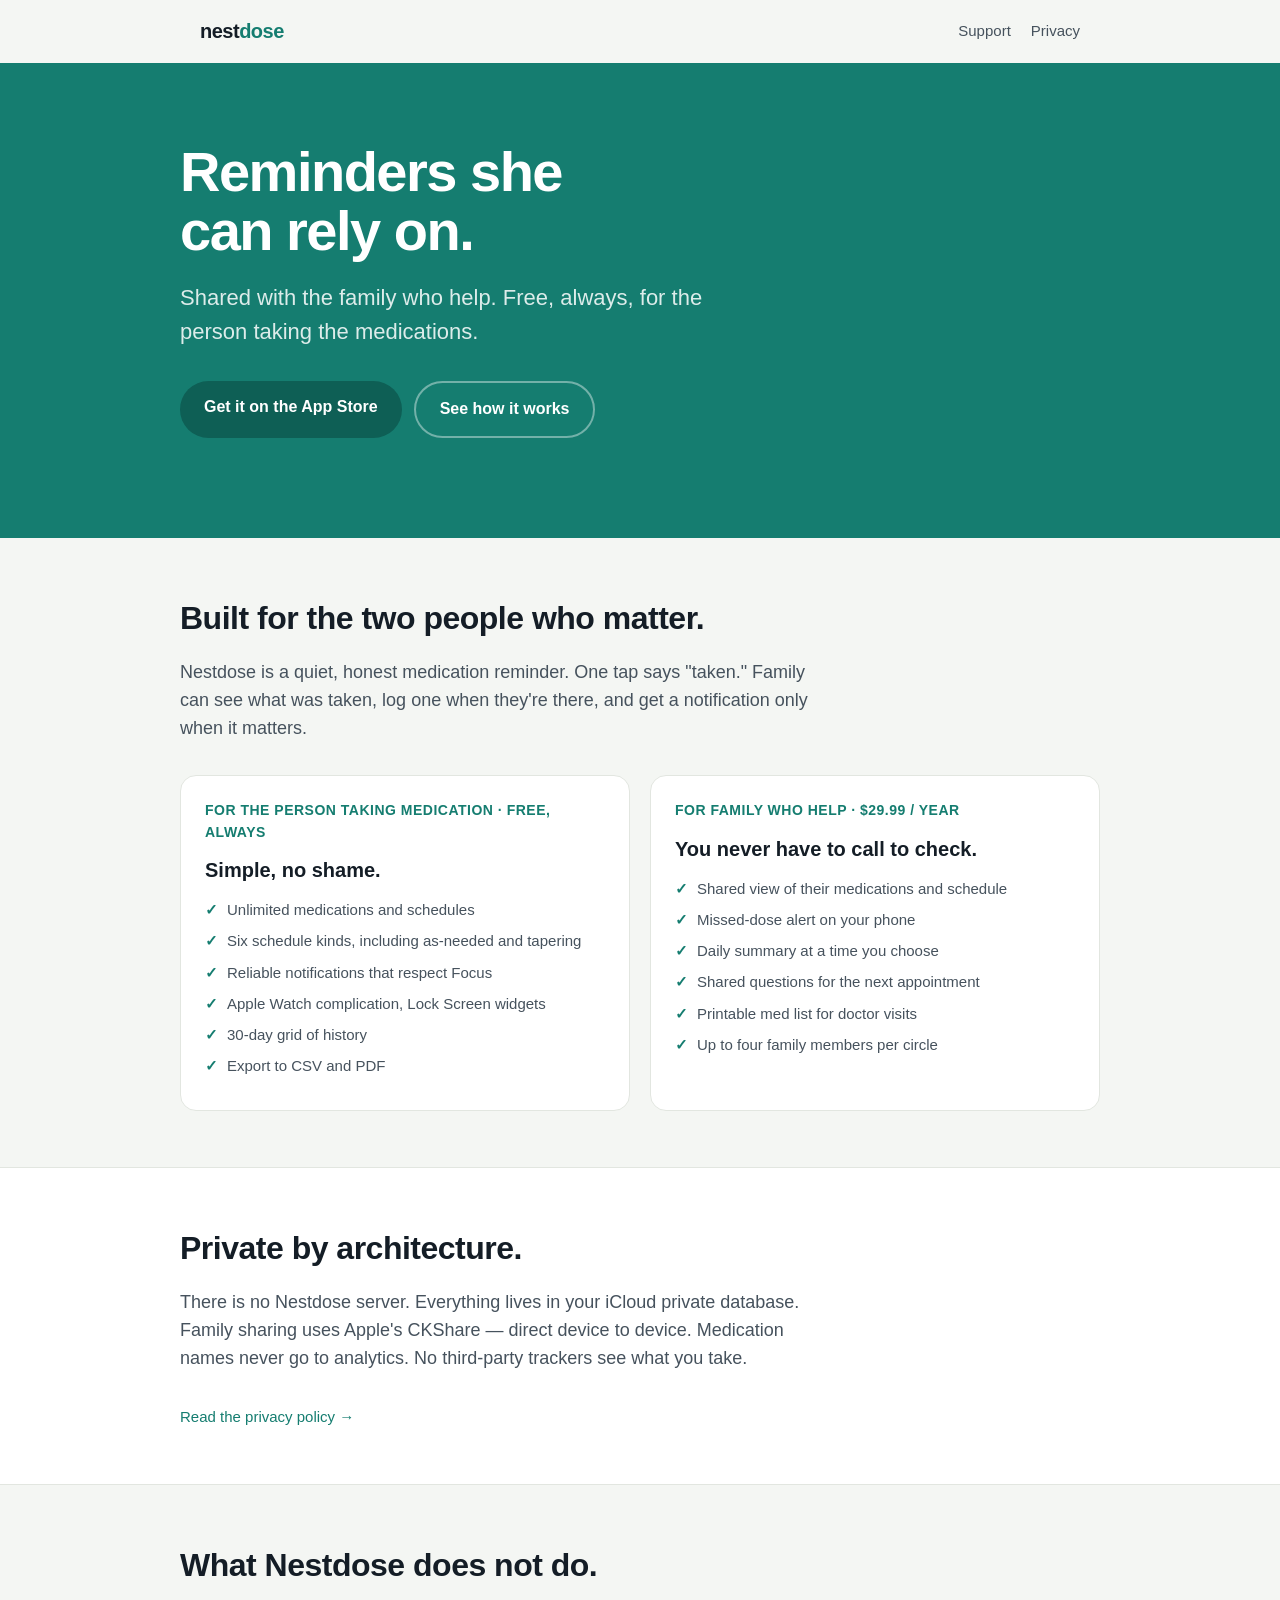
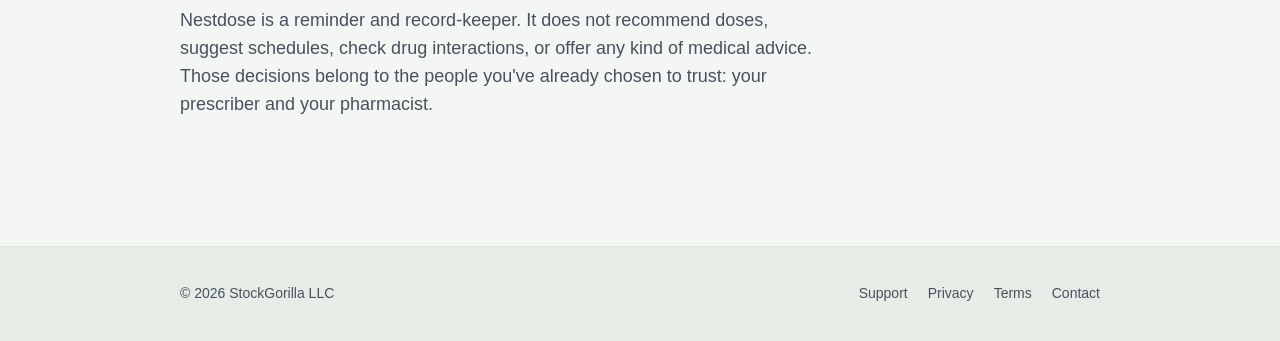
==== index.html @ 2128de8e "Initial scaffold: landing, privacy, support, terms Static site for nestdose.com. No build step — Net" ====
<!DOCTYPE html>
<html lang="en">
<head>
<meta charset="utf-8" />
<meta name="viewport" content="width=device-width, initial-scale=1" />
<title>Nestdose — Family medication reminders</title>
<meta name="description" content="Simple medication reminders for the person taking them, shared with the family who help. Free, always, for the patient." />
<link rel="stylesheet" href="/style.css" />
<link rel="icon" href="/favicon.svg" type="image/svg+xml" />
<meta property="og:title" content="Nestdose — Family medication reminders" />
<meta property="og:description" content="Simple reminders. Shared with the family who help. Free, always, for the patient." />
<meta property="og:type" content="website" />
<meta property="og:url" content="https://nestdose.com" />
</head>
<body>

<nav class="nav">
    <a href="/" class="brand">nest<span>dose</span></a>
    <ul>
        <li><a href="/support/">Support</a></li>
        <li><a href="/privacy/">Privacy</a></li>
    </ul>
</nav>

<header class="hero">
    <div class="hero-inner">
        <h1>Reminders she<br>can rely on.</h1>
        <p class="tag">Shared with the family who help. Free, always, for the person taking the medications.</p>
        <div class="cta-row">
            <a href="https://apps.apple.com/app/id6810688107" class="cta">Get it on the App Store</a>
            <a href="#how" class="cta outline">See how it works</a>
        </div>
    </div>
</header>

<section id="how">
    <div class="inner">
        <h2>Built for the two people who matter.</h2>
        <p class="lede">Nestdose is a quiet, honest medication reminder. One tap says "taken." Family can see what was taken, log one when they're there, and get a notification only when it matters.</p>
        <div class="cards">
            <div class="card">
                <span class="price">For the person taking medication · Free, always</span>
                <h3>Simple, no shame.</h3>
                <ul>
                    <li>Unlimited medications and schedules</li>
                    <li>Six schedule kinds, including as-needed and tapering</li>
                    <li>Reliable notifications that respect Focus</li>
                    <li>Apple Watch complication, Lock Screen widgets</li>
                    <li>30-day grid of history</li>
                    <li>Export to CSV and PDF</li>
                </ul>
            </div>
            <div class="card">
                <span class="price">For family who help · $29.99 / year</span>
                <h3>You never have to call to check.</h3>
                <ul>
                    <li>Shared view of their medications and schedule</li>
                    <li>Missed-dose alert on your phone</li>
                    <li>Daily summary at a time you choose</li>
                    <li>Shared questions for the next appointment</li>
                    <li>Printable med list for doctor visits</li>
                    <li>Up to four family members per circle</li>
                </ul>
            </div>
        </div>
    </div>
</section>

<section style="background:var(--card);border-top:1px solid var(--line);border-bottom:1px solid var(--line);">
    <div class="inner">
        <h2>Private by architecture.</h2>
        <p class="lede">There is no Nestdose server. Everything lives in your iCloud private database. Family sharing uses Apple's CKShare — direct device to device. Medication names never go to analytics. No third-party trackers see what you take.</p>
        <p style="font-size:15px;color:var(--ink-mute);"><a href="/privacy/">Read the privacy policy →</a></p>
    </div>
</section>

<section>
    <div class="inner">
        <h2>What Nestdose does not do.</h2>
        <p class="lede">Nestdose is a reminder and record-keeper. It does not recommend doses, suggest schedules, check drug interactions, or offer any kind of medical advice. Those decisions belong to the people you've already chosen to trust: your prescriber and your pharmacist.</p>
    </div>
</section>

<footer class="footer">
    <div class="inner">
        <div>© 2026 StockGorilla LLC</div>
        <ul>
            <li><a href="/support/">Support</a></li>
            <li><a href="/privacy/">Privacy</a></li>
            <li><a href="/terms/">Terms</a></li>
            <li><a href="mailto:adhikaribipin@gmail.com">Contact</a></li>
        </ul>
    </div>
</footer>

</body>
</html>
---- style.css ----
/* Nestdose website — shared stylesheet.
   Tokens mirror Nestdose/DesignSystem Tokens.swift so the website
   reads as the app on landing. Keep in sync when the app tokens
   move. */

:root {
    --paper:      #F4F6F3;
    --card:       #FFFFFF;
    --line:       #E2E6E0;
    --ink:        #141D26;
    --ink-med:    #46525D;
    --ink-mute:   #7B858F;
    --teal:       #157D70;
    --teal-deep:  #0E5F55;
    --teal-soft:  #DCEFEA;
    --attend:     #C2621D;
    --attend-sft: #FBE9DA;
}

* {
    box-sizing: border-box;
    margin: 0;
    padding: 0;
}

html {
    -webkit-text-size-adjust: 100%;
    text-size-adjust: 100%;
}

body {
    font-family: -apple-system, BlinkMacSystemFont, "SF Pro Text",
                 "Helvetica Neue", Arial, sans-serif;
    font-size: 17px;
    line-height: 1.55;
    color: var(--ink);
    background: var(--paper);
    -webkit-font-smoothing: antialiased;
    -moz-osx-font-smoothing: grayscale;
}

a {
    color: var(--teal);
    text-decoration: none;
}

a:hover { text-decoration: underline; }

.wrap {
    max-width: 720px;
    margin: 0 auto;
    padding: 32px 20px 64px;
}

.wrap-wide {
    max-width: 920px;
    margin: 0 auto;
    padding: 32px 20px 64px;
}

/* Nav */
.nav {
    display: flex;
    justify-content: space-between;
    align-items: center;
    padding: 16px 20px;
    max-width: 920px;
    margin: 0 auto;
}
.nav a.brand {
    font-weight: 800;
    font-size: 20px;
    color: var(--ink);
    letter-spacing: -0.5px;
}
.nav a.brand span { color: var(--teal); }
.nav ul { display: flex; gap: 20px; list-style: none; }
.nav ul a {
    color: var(--ink-med);
    font-size: 15px;
    font-weight: 500;
}

/* Hero */
.hero {
    background: var(--teal);
    color: #fff;
    padding: 80px 20px 100px;
    text-align: left;
}
.hero-inner {
    max-width: 920px;
    margin: 0 auto;
}
.hero h1 {
    font-size: 56px;
    font-weight: 900;
    line-height: 1.05;
    letter-spacing: -1.5px;
    margin-bottom: 20px;
}
.hero p.tag {
    font-size: 22px;
    color: rgba(255,255,255,0.85);
    font-weight: 500;
    max-width: 560px;
    margin-bottom: 32px;
}
.hero .cta-row { display: flex; gap: 12px; flex-wrap: wrap; }
.hero .cta {
    display: inline-block;
    padding: 14px 24px;
    background: var(--teal-deep);
    color: #fff;
    font-weight: 700;
    border-radius: 999px;
    font-size: 16px;
}
.hero .cta:hover { background: #0a4e46; text-decoration: none; }
.hero .cta.outline {
    background: transparent;
    border: 2px solid rgba(255,255,255,0.4);
}
.hero .cta.outline:hover {
    background: rgba(255,255,255,0.1);
    border-color: rgba(255,255,255,0.7);
}

/* Section */
section { padding: 56px 20px; }
section .inner { max-width: 920px; margin: 0 auto; }
section h2 {
    font-size: 32px;
    font-weight: 800;
    letter-spacing: -0.5px;
    margin-bottom: 16px;
}
section p.lede {
    font-size: 18px;
    color: var(--ink-med);
    margin-bottom: 32px;
    max-width: 640px;
}

/* Cards */
.cards {
    display: grid;
    grid-template-columns: 1fr 1fr;
    gap: 20px;
}
.card {
    background: var(--card);
    border: 1px solid var(--line);
    border-radius: 16px;
    padding: 24px;
}
.card h3 {
    font-size: 20px;
    font-weight: 800;
    margin-bottom: 10px;
}
.card .price {
    color: var(--teal);
    font-weight: 700;
    font-size: 14px;
    letter-spacing: 0.5px;
    text-transform: uppercase;
    margin-bottom: 12px;
    display: block;
}
.card ul {
    list-style: none;
    margin-top: 12px;
}
.card ul li {
    padding-left: 22px;
    position: relative;
    margin-bottom: 8px;
    color: var(--ink-med);
    font-size: 15px;
}
.card ul li::before {
    content: "✓";
    position: absolute;
    left: 0;
    color: var(--teal);
    font-weight: 700;
}

/* Legal pages (/privacy, /terms, /support) */
.legal h1 {
    font-size: 36px;
    font-weight: 800;
    letter-spacing: -1px;
    margin-bottom: 8px;
}
.legal .meta {
    color: var(--ink-mute);
    font-size: 14px;
    margin-bottom: 32px;
}
.legal h2 {
    font-size: 22px;
    font-weight: 700;
    margin-top: 36px;
    margin-bottom: 12px;
}
.legal h3 {
    font-size: 18px;
    font-weight: 700;
    margin-top: 24px;
    margin-bottom: 8px;
}
.legal p { margin-bottom: 14px; color: var(--ink-med); }
.legal ul {
    margin-left: 24px;
    margin-bottom: 14px;
    color: var(--ink-med);
}
.legal li { margin-bottom: 6px; }
.legal strong { color: var(--ink); }

/* Footer */
.footer {
    background: #e8ece7;
    padding: 36px 20px;
    border-top: 1px solid var(--line);
    margin-top: 40px;
}
.footer .inner {
    max-width: 920px;
    margin: 0 auto;
    display: flex;
    justify-content: space-between;
    flex-wrap: wrap;
    gap: 20px;
    color: var(--ink-med);
    font-size: 14px;
}
.footer a { color: var(--ink-med); }
.footer a:hover { color: var(--teal); }
.footer ul { list-style: none; display: flex; gap: 20px; }

/* Responsive */
@media (max-width: 640px) {
    .hero { padding: 48px 20px 64px; }
    .hero h1 { font-size: 40px; }
    .hero p.tag { font-size: 18px; }
    section h2 { font-size: 26px; }
    .cards { grid-template-columns: 1fr; }
    .legal h1 { font-size: 28px; }
    .footer .inner { flex-direction: column; }
}
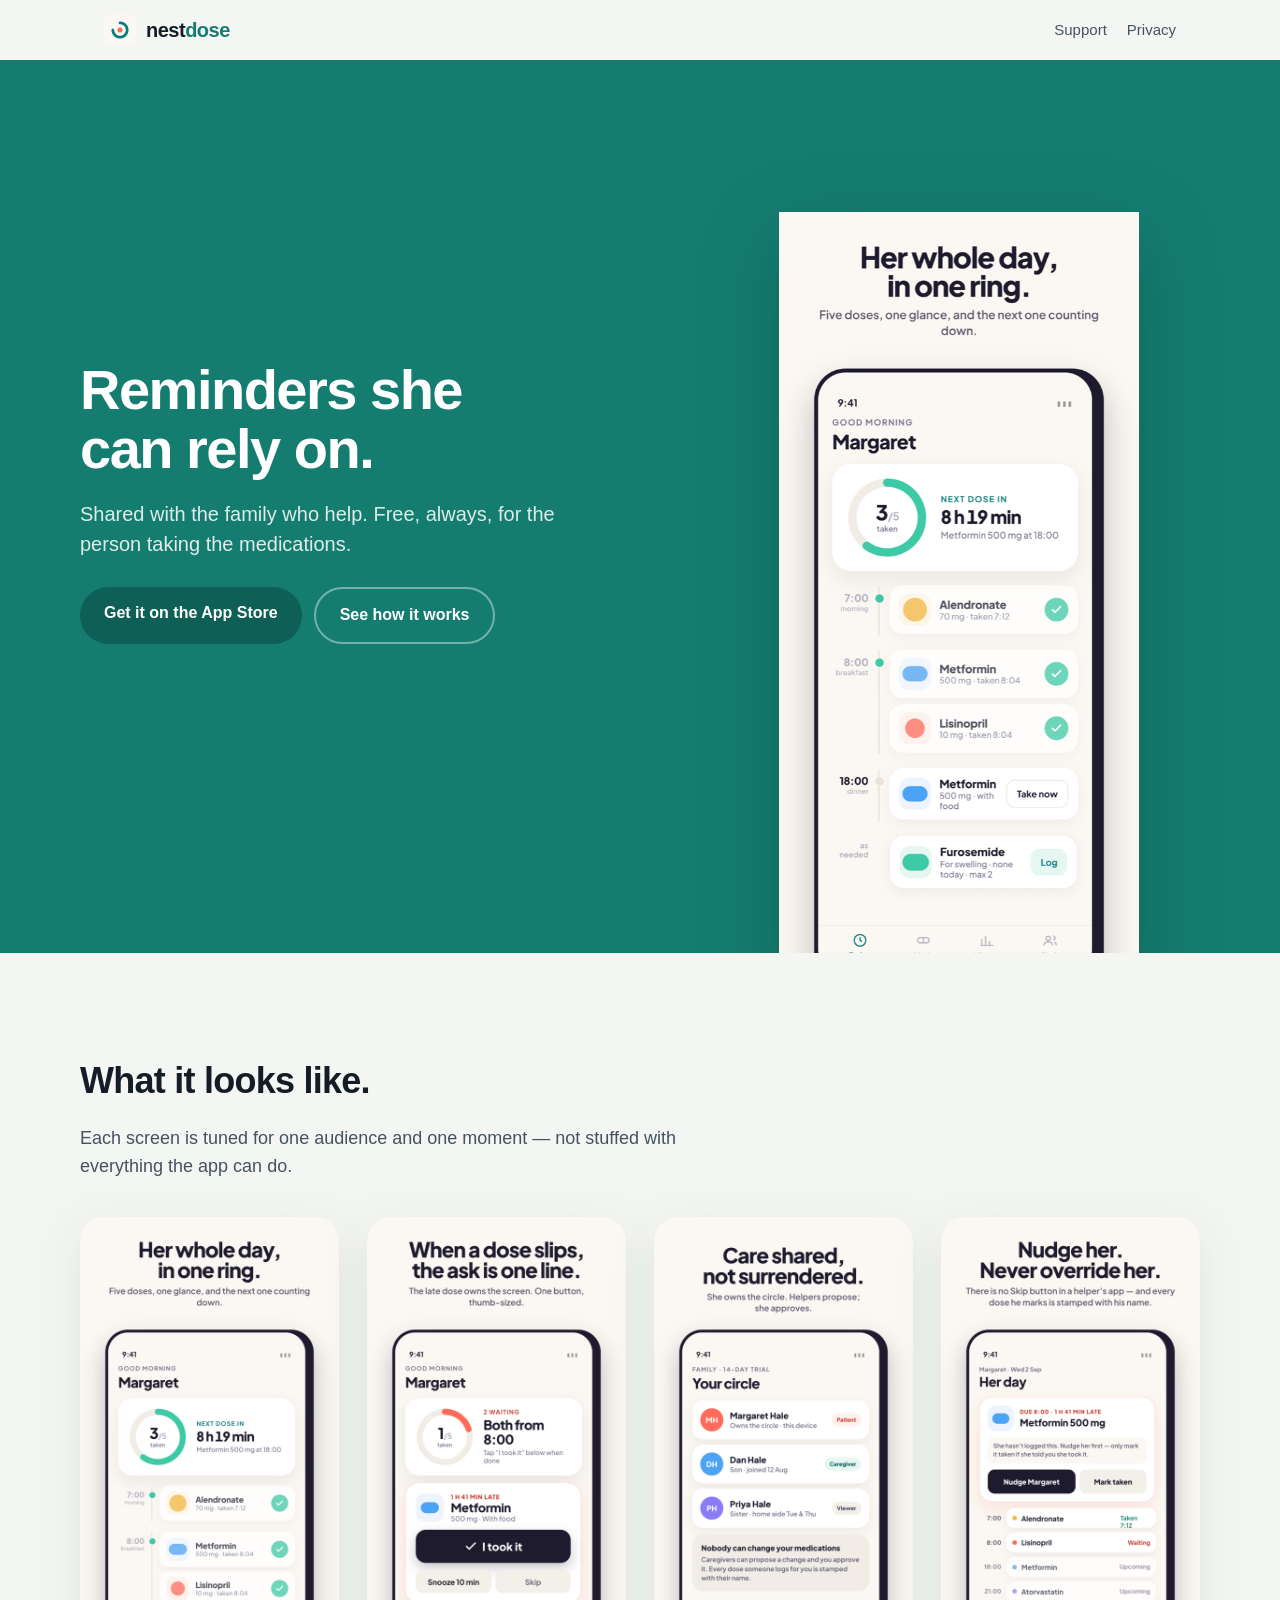
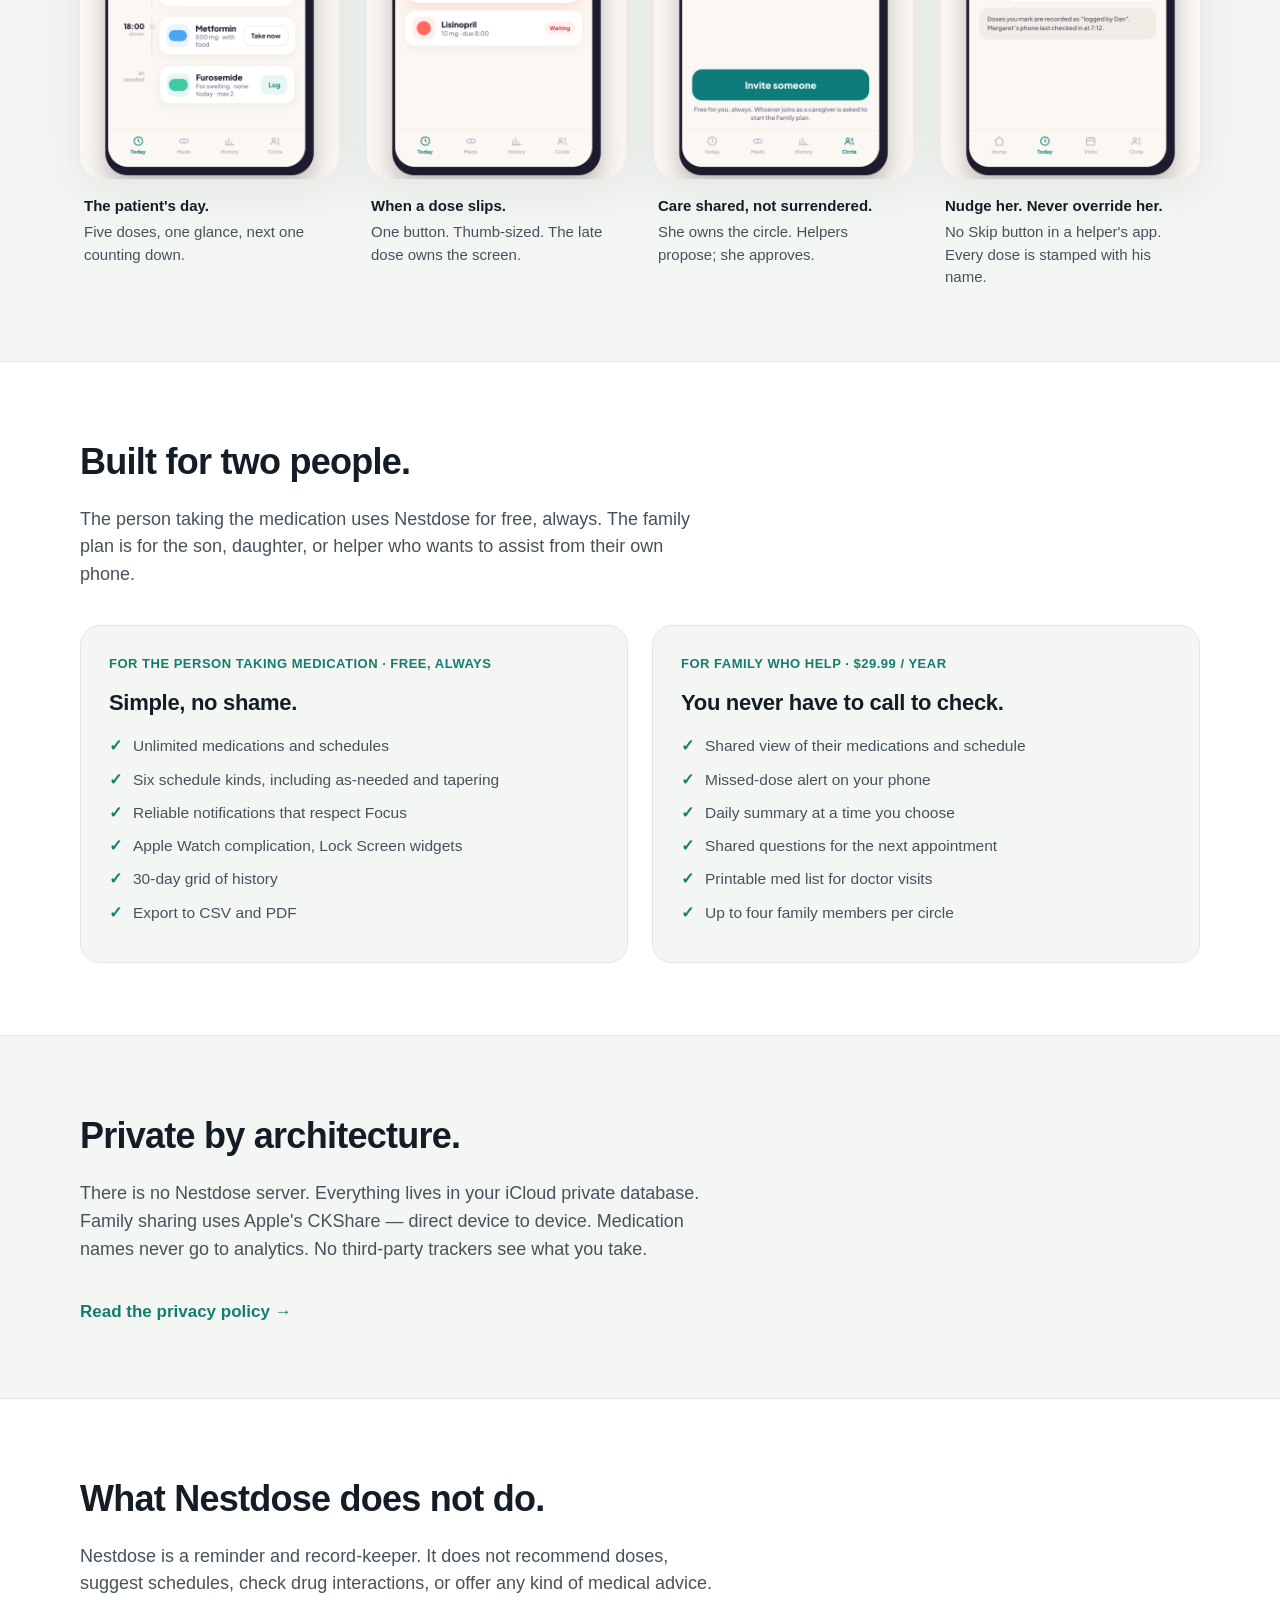
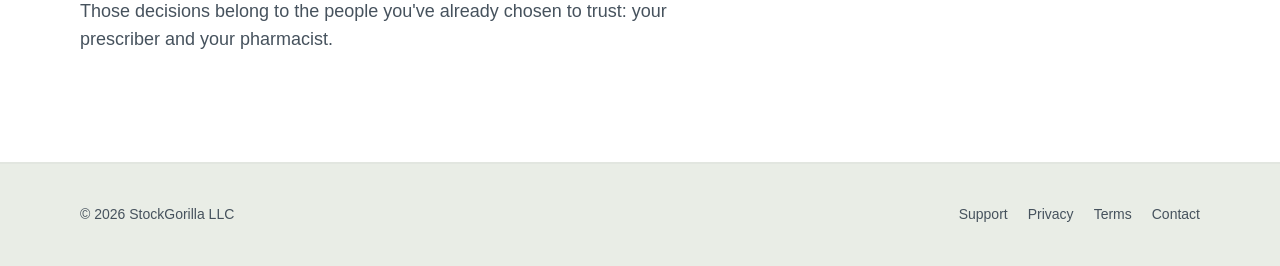
==== commit 3df1c11c: "Add app icon + 4 real screenshots; redesign hero and add gallery Website looked generic with just th" ====
--- a/index.html
+++ b/index.html
@@ -6,16 +6,23 @@
 <title>Nestdose — Family medication reminders</title>
 <meta name="description" content="Simple medication reminders for the person taking them, shared with the family who help. Free, always, for the patient." />
 <link rel="stylesheet" href="/style.css" />
-<link rel="icon" href="/favicon.svg" type="image/svg+xml" />
+<link rel="icon" href="/favicon-32.png" sizes="32x32" />
+<link rel="icon" href="/icon-128.png" sizes="128x128" />
+<link rel="apple-touch-icon" href="/apple-touch-icon.png" />
 <meta property="og:title" content="Nestdose — Family medication reminders" />
 <meta property="og:description" content="Simple reminders. Shared with the family who help. Free, always, for the patient." />
 <meta property="og:type" content="website" />
 <meta property="og:url" content="https://nestdose.com" />
+<meta property="og:image" content="https://nestdose.com/icon-1024.png" />
+<meta name="theme-color" content="#157D70" />
 </head>
 <body>
 
 <nav class="nav">
-    <a href="/" class="brand">nest<span>dose</span></a>
+    <a href="/" class="brand">
+        <img src="/icon-128.png" alt="" class="brand-icon" />
+        <span class="brand-name">nest<em>dose</em></span>
+    </a>
     <ul>
         <li><a href="/support/">Support</a></li>
         <li><a href="/privacy/">Privacy</a></li>
@@ -24,19 +31,61 @@
 
 <header class="hero">
     <div class="hero-inner">
-        <h1>Reminders she<br>can rely on.</h1>
-        <p class="tag">Shared with the family who help. Free, always, for the person taking the medications.</p>
-        <div class="cta-row">
-            <a href="https://apps.apple.com/app/id6810688107" class="cta">Get it on the App Store</a>
-            <a href="#how" class="cta outline">See how it works</a>
+        <div class="hero-copy">
+            <h1>Reminders she<br>can rely on.</h1>
+            <p class="tag">Shared with the family who help. Free, always, for the person taking the medications.</p>
+            <div class="cta-row">
+                <a href="https://apps.apple.com/app/id6810688107" class="cta">Get it on the App Store</a>
+                <a href="#gallery" class="cta outline">See how it works</a>
+            </div>
+        </div>
+        <div class="hero-device" aria-hidden="true">
+            <img src="/screenshots/today.png" alt="" loading="eager" />
         </div>
     </div>
 </header>
 
-<section id="how">
+<section id="gallery" class="gallery">
     <div class="inner">
-        <h2>Built for the two people who matter.</h2>
-        <p class="lede">Nestdose is a quiet, honest medication reminder. One tap says "taken." Family can see what was taken, log one when they're there, and get a notification only when it matters.</p>
+        <h2>What it looks like.</h2>
+        <p class="lede">Each screen is tuned for one audience and one moment — not stuffed with everything the app can do.</p>
+        <div class="shots">
+            <figure>
+                <img src="/screenshots/today.png" alt="Today screen: Margaret's five doses for the day with a progress ring and timeline." loading="lazy" />
+                <figcaption>
+                    <strong>The patient's day.</strong>
+                    Five doses, one glance, next one counting down.
+                </figcaption>
+            </figure>
+            <figure>
+                <img src="/screenshots/late-dose.png" alt="A late dose takes over the Today screen with one thumb-sized button." loading="lazy" />
+                <figcaption>
+                    <strong>When a dose slips.</strong>
+                    One button. Thumb-sized. The late dose owns the screen.
+                </figcaption>
+            </figure>
+            <figure>
+                <img src="/screenshots/circle.png" alt="Circle screen listing Margaret, Dan, and Priya with their roles." loading="lazy" />
+                <figcaption>
+                    <strong>Care shared, not surrendered.</strong>
+                    She owns the circle. Helpers propose; she approves.
+                </figcaption>
+            </figure>
+            <figure>
+                <img src="/screenshots/caregiver.png" alt="Caregiver view of Margaret's day showing a late dose and a Nudge button." loading="lazy" />
+                <figcaption>
+                    <strong>Nudge her. Never override her.</strong>
+                    No Skip button in a helper's app. Every dose is stamped with his name.
+                </figcaption>
+            </figure>
+        </div>
+    </div>
+</section>
+
+<section class="plans">
+    <div class="inner">
+        <h2>Built for two people.</h2>
+        <p class="lede">The person taking the medication uses Nestdose for free, always. The family plan is for the son, daughter, or helper who wants to assist from their own phone.</p>
         <div class="cards">
             <div class="card">
                 <span class="price">For the person taking medication · Free, always</span>
@@ -66,15 +115,15 @@
     </div>
 </section>
 
-<section style="background:var(--card);border-top:1px solid var(--line);border-bottom:1px solid var(--line);">
+<section class="privacy-callout">
     <div class="inner">
         <h2>Private by architecture.</h2>
         <p class="lede">There is no Nestdose server. Everything lives in your iCloud private database. Family sharing uses Apple's CKShare — direct device to device. Medication names never go to analytics. No third-party trackers see what you take.</p>
-        <p style="font-size:15px;color:var(--ink-mute);"><a href="/privacy/">Read the privacy policy →</a></p>
+        <p class="link-row"><a href="/privacy/">Read the privacy policy →</a></p>
     </div>
 </section>
 
-<section>
+<section class="disclaimer">
     <div class="inner">
         <h2>What Nestdose does not do.</h2>
         <p class="lede">Nestdose is a reminder and record-keeper. It does not recommend doses, suggest schedules, check drug interactions, or offer any kind of medical advice. Those decisions belong to the people you've already chosen to trust: your prescriber and your pharmacist.</p>
--- a/style.css
+++ b/style.css
@@ -15,6 +15,7 @@
     --teal-soft:  #DCEFEA;
     --attend:     #C2621D;
     --attend-sft: #FBE9DA;
+    --coral:      #D1543F;
 }
 
 * {
@@ -23,10 +24,7 @@
     padding: 0;
 }
 
-html {
-    -webkit-text-size-adjust: 100%;
-    text-size-adjust: 100%;
-}
+html { -webkit-text-size-adjust: 100%; text-size-adjust: 100%; }
 
 body {
     font-family: -apple-system, BlinkMacSystemFont, "SF Pro Text",
@@ -39,11 +37,7 @@
     -moz-osx-font-smoothing: grayscale;
 }
 
-a {
-    color: var(--teal);
-    text-decoration: none;
-}
-
+a { color: var(--teal); text-decoration: none; }
 a:hover { text-decoration: underline; }
 
 .wrap {
@@ -52,28 +46,36 @@
     padding: 32px 20px 64px;
 }
 
-.wrap-wide {
-    max-width: 920px;
-    margin: 0 auto;
-    padding: 32px 20px 64px;
-}
-
-/* Nav */
+/* ---------- Nav ---------- */
+
 .nav {
     display: flex;
     justify-content: space-between;
     align-items: center;
-    padding: 16px 20px;
-    max-width: 920px;
+    padding: 14px 24px;
+    max-width: 1120px;
     margin: 0 auto;
 }
 .nav a.brand {
+    display: inline-flex;
+    align-items: center;
+    gap: 10px;
+    color: var(--ink);
+}
+.nav a.brand:hover { text-decoration: none; }
+.nav .brand-icon {
+    width: 32px;
+    height: 32px;
+    border-radius: 7px;
+    display: block;
+}
+.nav .brand-name {
     font-weight: 800;
     font-size: 20px;
-    color: var(--ink);
     letter-spacing: -0.5px;
-}
-.nav a.brand span { color: var(--teal); }
+    color: var(--ink);
+}
+.nav .brand-name em { color: var(--teal); font-style: normal; }
 .nav ul { display: flex; gap: 20px; list-style: none; }
 .nav ul a {
     color: var(--ink-med);
@@ -81,30 +83,38 @@
     font-weight: 500;
 }
 
-/* Hero */
+/* ---------- Hero ---------- */
+
 .hero {
     background: var(--teal);
     color: #fff;
-    padding: 80px 20px 100px;
-    text-align: left;
+    padding: 72px 24px 0;
+    overflow: hidden;
 }
 .hero-inner {
-    max-width: 920px;
+    max-width: 1120px;
     margin: 0 auto;
-}
+    display: grid;
+    grid-template-columns: 1.1fr 0.9fr;
+    gap: 48px;
+    align-items: center;
+}
+.hero-copy { padding-bottom: 80px; }
 .hero h1 {
     font-size: 56px;
     font-weight: 900;
     line-height: 1.05;
     letter-spacing: -1.5px;
     margin-bottom: 20px;
+    color: #fff;
 }
 .hero p.tag {
-    font-size: 22px;
-    color: rgba(255,255,255,0.85);
+    font-size: 20px;
+    color: rgba(255,255,255,0.86);
     font-weight: 500;
-    max-width: 560px;
-    margin-bottom: 32px;
+    max-width: 480px;
+    margin-bottom: 28px;
+    line-height: 1.5;
 }
 .hero .cta-row { display: flex; gap: 12px; flex-wrap: wrap; }
 .hero .cta {
@@ -115,6 +125,7 @@
     font-weight: 700;
     border-radius: 999px;
     font-size: 16px;
+    transition: background 160ms ease;
 }
 .hero .cta:hover { background: #0a4e46; text-decoration: none; }
 .hero .cta.outline {
@@ -125,44 +136,99 @@
     background: rgba(255,255,255,0.1);
     border-color: rgba(255,255,255,0.7);
 }
-
-/* Section */
-section { padding: 56px 20px; }
-section .inner { max-width: 920px; margin: 0 auto; }
+.hero-device {
+    position: relative;
+    display: flex;
+    justify-content: center;
+    align-items: flex-end;
+    padding-top: 40px;
+}
+.hero-device img {
+    max-width: 360px;
+    width: 100%;
+    display: block;
+    filter: drop-shadow(0 24px 40px rgba(0,0,0,0.18));
+    transform: translateY(40px);
+}
+
+/* ---------- Section base ---------- */
+
+section { padding: 72px 24px; }
+section .inner { max-width: 1120px; margin: 0 auto; }
 section h2 {
-    font-size: 32px;
-    font-weight: 800;
-    letter-spacing: -0.5px;
+    font-size: 36px;
+    font-weight: 800;
+    letter-spacing: -0.75px;
     margin-bottom: 16px;
+    color: var(--ink);
 }
 section p.lede {
     font-size: 18px;
     color: var(--ink-med);
-    margin-bottom: 32px;
+    margin-bottom: 36px;
     max-width: 640px;
-}
-
-/* Cards */
+    line-height: 1.55;
+}
+
+/* ---------- Gallery ---------- */
+
+.gallery { background: var(--paper); padding-top: 100px; }
+.shots {
+    display: grid;
+    grid-template-columns: repeat(4, 1fr);
+    gap: 28px;
+}
+.shots figure {
+    display: flex;
+    flex-direction: column;
+    gap: 16px;
+}
+.shots img {
+    width: 100%;
+    height: auto;
+    display: block;
+    border-radius: 24px;
+    background: var(--card);
+    filter: drop-shadow(0 12px 24px rgba(16, 36, 44, 0.08));
+}
+.shots figcaption {
+    font-size: 15px;
+    color: var(--ink-med);
+    line-height: 1.5;
+    padding: 0 4px;
+}
+.shots figcaption strong {
+    display: block;
+    color: var(--ink);
+    font-weight: 700;
+    margin-bottom: 4px;
+}
+
+/* ---------- Plans ---------- */
+
+.plans { background: var(--card); border-top: 1px solid var(--line); border-bottom: 1px solid var(--line); }
 .cards {
     display: grid;
     grid-template-columns: 1fr 1fr;
-    gap: 20px;
+    gap: 24px;
 }
 .card {
-    background: var(--card);
+    background: var(--paper);
     border: 1px solid var(--line);
-    border-radius: 16px;
-    padding: 24px;
+    border-radius: 20px;
+    padding: 28px;
 }
 .card h3 {
-    font-size: 20px;
-    font-weight: 800;
-    margin-bottom: 10px;
+    font-size: 22px;
+    font-weight: 800;
+    margin-bottom: 12px;
+    color: var(--ink);
+    letter-spacing: -0.3px;
 }
 .card .price {
     color: var(--teal);
     font-weight: 700;
-    font-size: 14px;
+    font-size: 13px;
     letter-spacing: 0.5px;
     text-transform: uppercase;
     margin-bottom: 12px;
@@ -170,40 +236,57 @@
 }
 .card ul {
     list-style: none;
-    margin-top: 12px;
+    margin-top: 14px;
 }
 .card ul li {
-    padding-left: 22px;
+    padding-left: 24px;
     position: relative;
-    margin-bottom: 8px;
-    color: var(--ink-med);
-    font-size: 15px;
+    margin-bottom: 10px;
+    color: var(--ink-med);
+    font-size: 15.5px;
+    line-height: 1.5;
 }
 .card ul li::before {
     content: "✓";
     position: absolute;
     left: 0;
+    top: 0;
     color: var(--teal);
-    font-weight: 700;
-}
-
-/* Legal pages (/privacy, /terms, /support) */
+    font-weight: 800;
+    font-size: 16px;
+}
+
+/* ---------- Privacy + disclaimer callouts ---------- */
+
+.privacy-callout { background: var(--paper); }
+.privacy-callout .link-row { margin-top: 0; }
+.privacy-callout .link-row a { font-weight: 600; }
+.disclaimer {
+    background: var(--card);
+    border-top: 1px solid var(--line);
+    border-bottom: 1px solid var(--line);
+}
+
+/* ---------- Legal pages ---------- */
+
 .legal h1 {
-    font-size: 36px;
+    font-size: 40px;
     font-weight: 800;
     letter-spacing: -1px;
     margin-bottom: 8px;
+    color: var(--ink);
 }
 .legal .meta {
     color: var(--ink-mute);
     font-size: 14px;
-    margin-bottom: 32px;
+    margin-bottom: 36px;
 }
 .legal h2 {
     font-size: 22px;
     font-weight: 700;
-    margin-top: 36px;
-    margin-bottom: 12px;
+    margin-top: 40px;
+    margin-bottom: 14px;
+    color: var(--ink);
 }
 .legal h3 {
     font-size: 18px;
@@ -212,23 +295,20 @@
     margin-bottom: 8px;
 }
 .legal p { margin-bottom: 14px; color: var(--ink-med); }
-.legal ul {
-    margin-left: 24px;
-    margin-bottom: 14px;
-    color: var(--ink-med);
-}
+.legal ul { margin-left: 24px; margin-bottom: 14px; color: var(--ink-med); }
 .legal li { margin-bottom: 6px; }
 .legal strong { color: var(--ink); }
 
-/* Footer */
+/* ---------- Footer ---------- */
+
 .footer {
-    background: #e8ece7;
-    padding: 36px 20px;
+    background: #e9ede6;
+    padding: 40px 24px;
     border-top: 1px solid var(--line);
-    margin-top: 40px;
+    margin-top: 0;
 }
 .footer .inner {
-    max-width: 920px;
+    max-width: 1120px;
     margin: 0 auto;
     display: flex;
     justify-content: space-between;
@@ -241,13 +321,27 @@
 .footer a:hover { color: var(--teal); }
 .footer ul { list-style: none; display: flex; gap: 20px; }
 
-/* Responsive */
+/* ---------- Responsive ---------- */
+
+@media (max-width: 920px) {
+    .hero-inner { grid-template-columns: 1fr; gap: 20px; text-align: left; }
+    .hero-copy { padding-bottom: 20px; }
+    .hero-device { padding-top: 0; }
+    .hero-device img { max-width: 280px; transform: translateY(32px); }
+    .shots { grid-template-columns: 1fr 1fr; }
+}
+
 @media (max-width: 640px) {
-    .hero { padding: 48px 20px 64px; }
+    .nav { padding: 12px 16px; }
+    .hero { padding: 48px 20px 0; }
     .hero h1 { font-size: 40px; }
-    .hero p.tag { font-size: 18px; }
-    section h2 { font-size: 26px; }
+    .hero p.tag { font-size: 17px; }
+    section { padding: 48px 20px; }
+    section h2 { font-size: 28px; }
+    .shots { grid-template-columns: 1fr; gap: 32px; }
+    .shots img { max-width: 320px; margin: 0 auto; }
+    .shots figcaption { text-align: center; }
     .cards { grid-template-columns: 1fr; }
-    .legal h1 { font-size: 28px; }
+    .legal h1 { font-size: 30px; }
     .footer .inner { flex-direction: column; }
 }
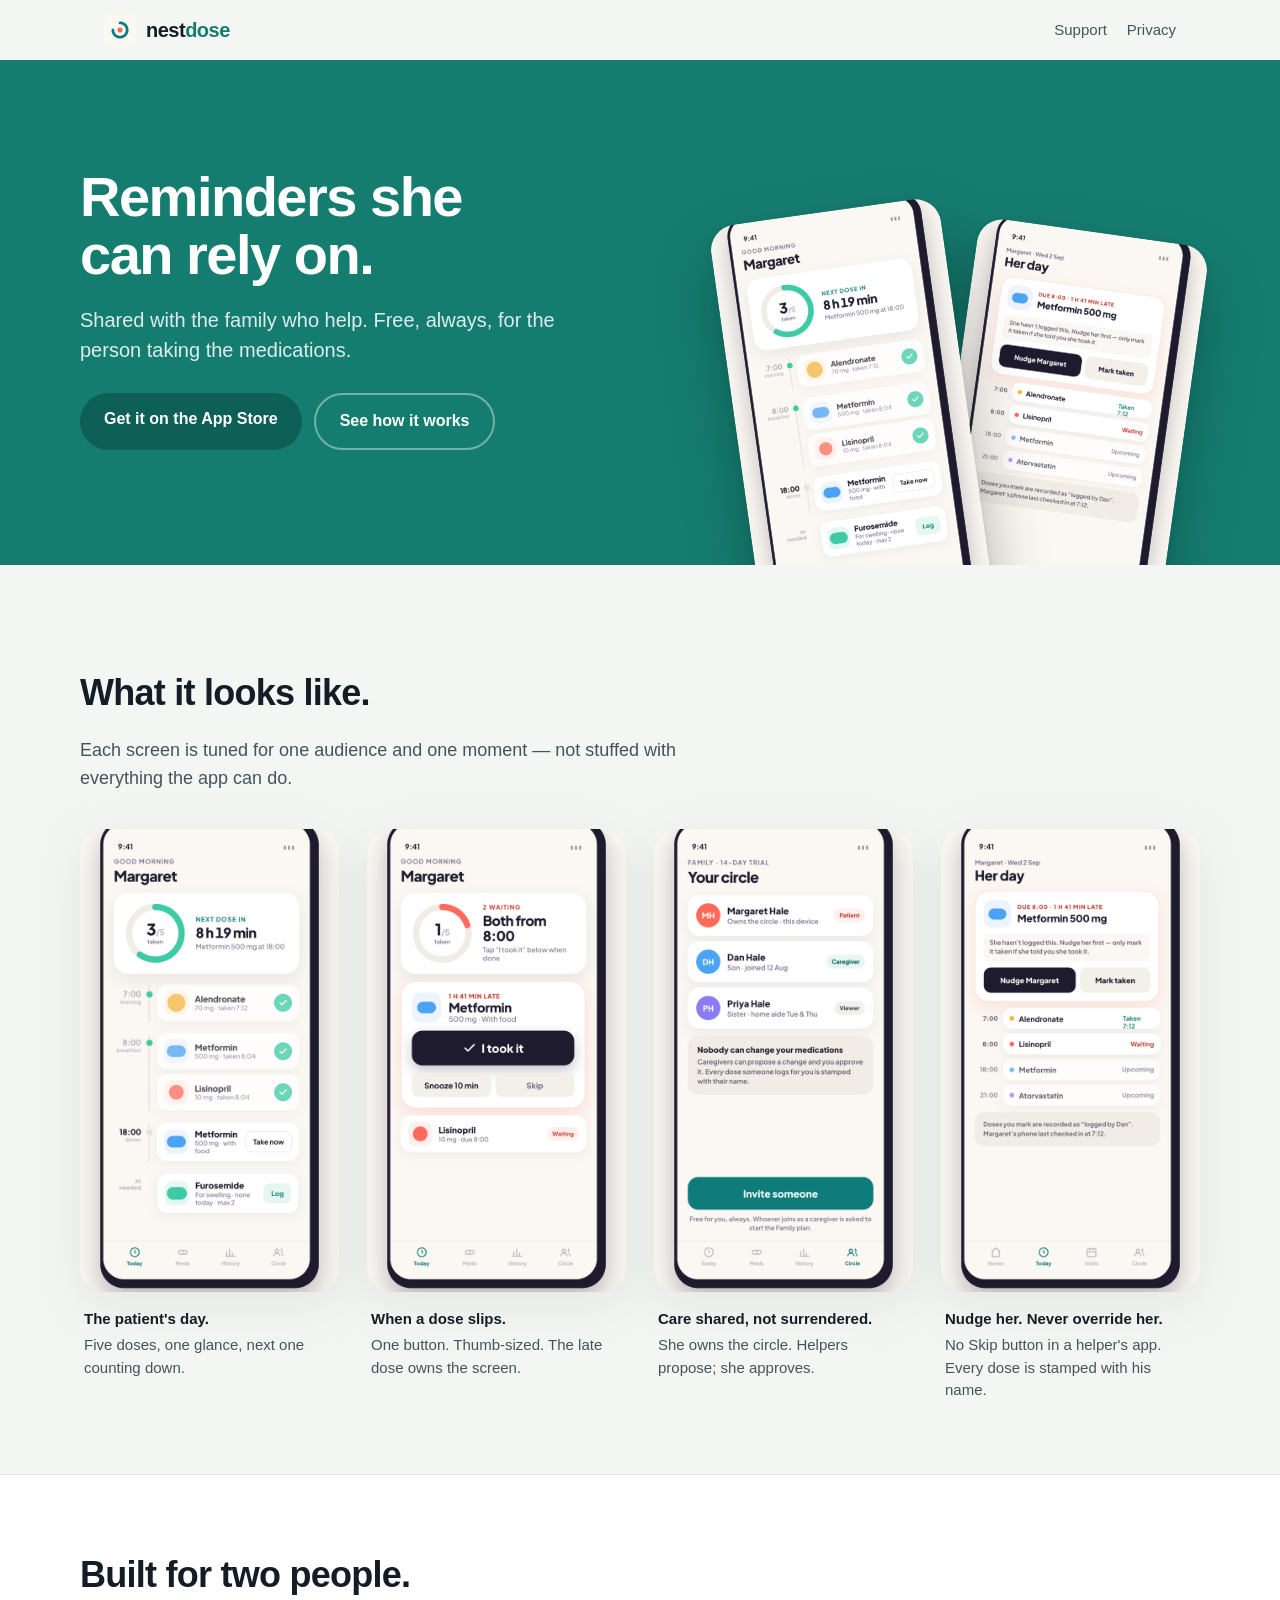
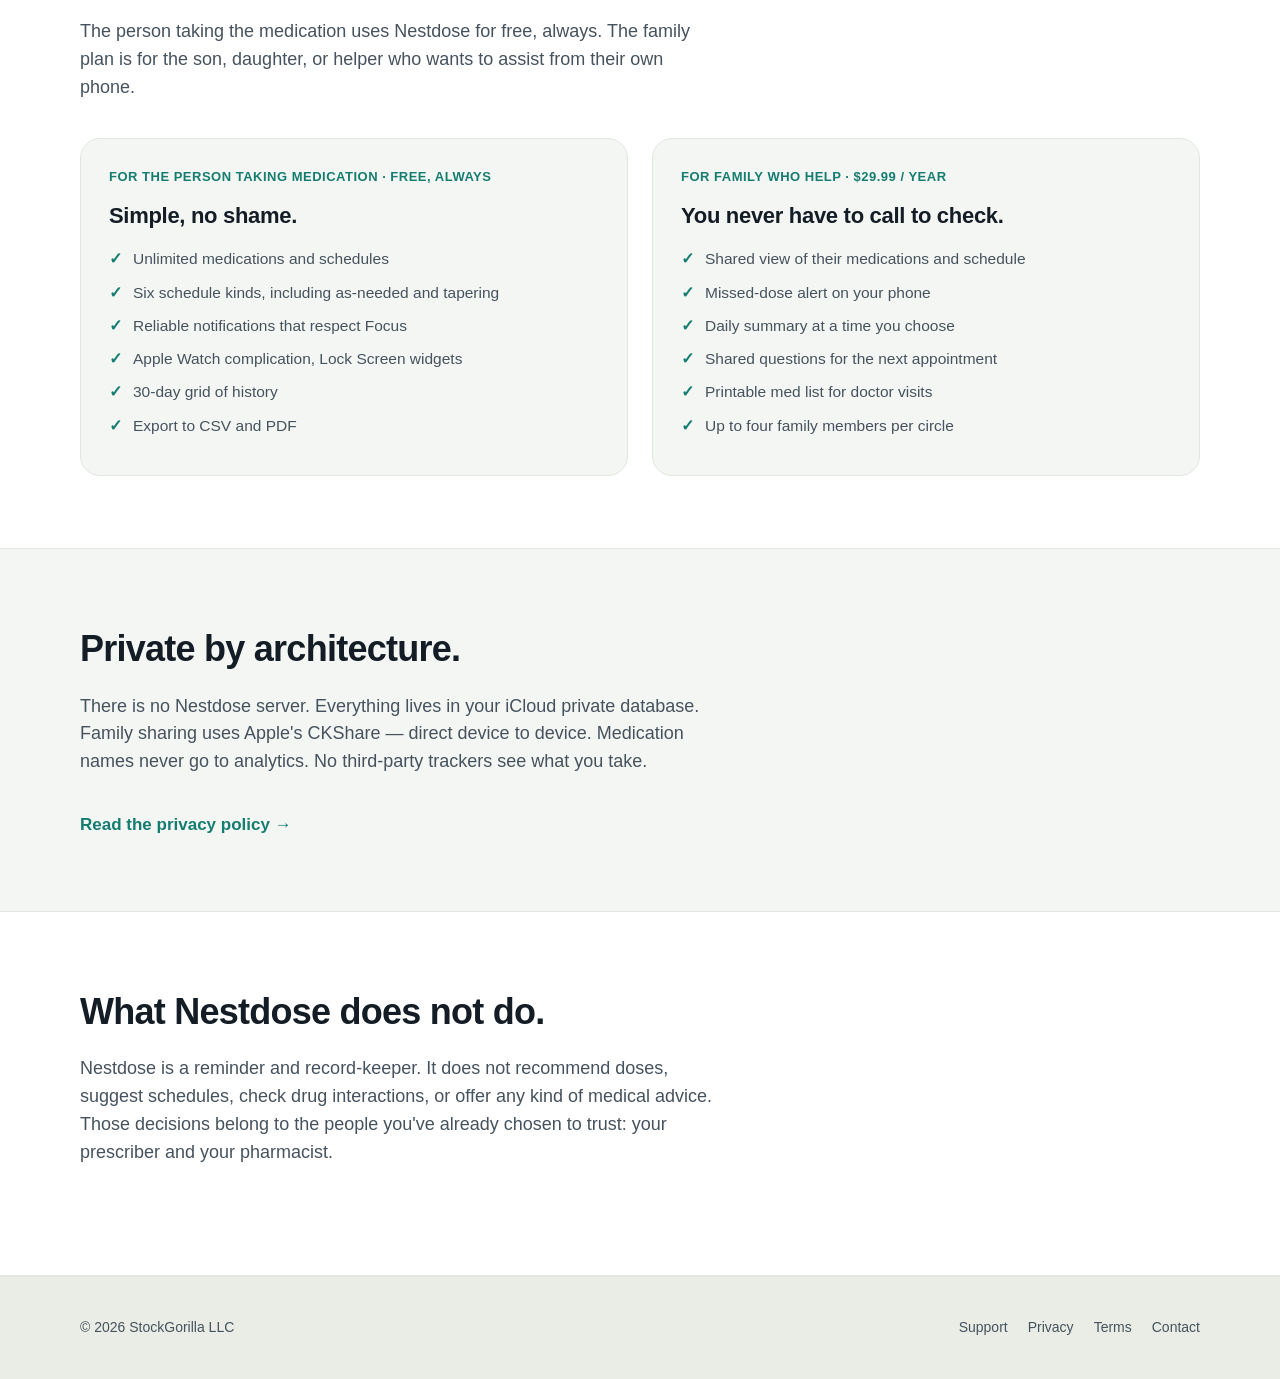
==== commit f6351ab4: "Rework hero as V-shape: two phones (patient + caregiver) with motion Previous single-phone hero stil" ====
--- a/index.html
+++ b/index.html
@@ -39,8 +39,9 @@
                 <a href="#gallery" class="cta outline">See how it works</a>
             </div>
         </div>
-        <div class="hero-device" aria-hidden="true">
-            <img src="/screenshots/today.png" alt="" loading="eager" />
+        <div class="hero-devices" aria-hidden="true">
+            <img src="/screenshots/today.png" alt="" class="phone phone-left" loading="eager" />
+            <img src="/screenshots/caregiver.png" alt="" class="phone phone-right" loading="eager" />
         </div>
     </div>
 </header>
--- a/style.css
+++ b/style.css
@@ -136,19 +136,83 @@
     background: rgba(255,255,255,0.1);
     border-color: rgba(255,255,255,0.7);
 }
-.hero-device {
+/* Hero devices — V-shape: two phones tilted toward each other, patient
+   on the left + caregiver on the right. Each gets a staggered entrance
+   animation (slide up from below + fade in) and a gentle idle float
+   that honours prefers-reduced-motion. */
+.hero-devices {
     position: relative;
     display: flex;
     justify-content: center;
     align-items: flex-end;
-    padding-top: 40px;
-}
-.hero-device img {
-    max-width: 360px;
-    width: 100%;
+    gap: 0;
+    padding-top: 20px;
+    height: 100%;
+}
+.hero-devices .phone {
+    width: 48%;
+    max-width: 280px;
     display: block;
-    filter: drop-shadow(0 24px 40px rgba(0,0,0,0.18));
-    transform: translateY(40px);
+    border-radius: 26px;
+    box-shadow:
+        0 30px 60px rgba(0,0,0,0.28),
+        0 2px 6px rgba(0,0,0,0.08);
+    opacity: 0;  /* until entrance animation runs */
+}
+.hero-devices .phone-left {
+    margin-right: -36px;
+    z-index: 2;
+    transform-origin: bottom right;
+    animation:
+        heroPhoneLeftEntrance 1.1s cubic-bezier(0.2, 0.9, 0.3, 1) 0.25s both,
+        heroPhoneLeftFloat 7s ease-in-out 1.5s infinite;
+}
+.hero-devices .phone-right {
+    margin-left: -36px;
+    z-index: 1;
+    transform-origin: bottom left;
+    animation:
+        heroPhoneRightEntrance 1.1s cubic-bezier(0.2, 0.9, 0.3, 1) 0.5s both,
+        heroPhoneRightFloat 7s ease-in-out 1.75s infinite;
+}
+
+@keyframes heroPhoneLeftEntrance {
+    from {
+        opacity: 0;
+        transform: translateY(80px) rotate(-2deg);
+    }
+    to {
+        opacity: 1;
+        transform: translateY(40px) rotate(-8deg);
+    }
+}
+@keyframes heroPhoneRightEntrance {
+    from {
+        opacity: 0;
+        transform: translateY(80px) rotate(2deg);
+    }
+    to {
+        opacity: 1;
+        transform: translateY(60px) rotate(8deg);
+    }
+}
+@keyframes heroPhoneLeftFloat {
+    0%, 100% { transform: translateY(40px) rotate(-8deg); }
+    50%      { transform: translateY(28px) rotate(-8deg); }
+}
+@keyframes heroPhoneRightFloat {
+    0%, 100% { transform: translateY(60px) rotate(8deg); }
+    50%      { transform: translateY(48px) rotate(8deg); }
+}
+
+@media (prefers-reduced-motion: reduce) {
+    .hero-devices .phone-left,
+    .hero-devices .phone-right {
+        animation: none;
+        opacity: 1;
+    }
+    .hero-devices .phone-left  { transform: translateY(40px) rotate(-8deg); }
+    .hero-devices .phone-right { transform: translateY(60px) rotate(8deg); }
 }
 
 /* ---------- Section base ---------- */
@@ -325,9 +389,9 @@
 
 @media (max-width: 920px) {
     .hero-inner { grid-template-columns: 1fr; gap: 20px; text-align: left; }
-    .hero-copy { padding-bottom: 20px; }
-    .hero-device { padding-top: 0; }
-    .hero-device img { max-width: 280px; transform: translateY(32px); }
+    .hero-copy { padding-bottom: 10px; }
+    .hero-devices { padding-top: 0; justify-content: center; }
+    .hero-devices .phone { max-width: 230px; }
     .shots { grid-template-columns: 1fr 1fr; }
 }
 
@@ -336,6 +400,16 @@
     .hero { padding: 48px 20px 0; }
     .hero h1 { font-size: 40px; }
     .hero p.tag { font-size: 17px; }
+    /* On narrow screens two tilted phones cramp each other; hide the
+       second one and reset the first to a clean upright pose. */
+    .hero-devices .phone-right { display: none; }
+    .hero-devices .phone-left {
+        margin-right: 0;
+        max-width: 260px;
+        animation:
+            heroPhoneCenterEntrance 1s cubic-bezier(0.2,0.9,0.3,1) 0.25s both,
+            heroPhoneCenterFloat 7s ease-in-out 1.5s infinite;
+    }
     section { padding: 48px 20px; }
     section h2 { font-size: 28px; }
     .shots { grid-template-columns: 1fr; gap: 32px; }
@@ -344,4 +418,13 @@
     .cards { grid-template-columns: 1fr; }
     .legal h1 { font-size: 30px; }
     .footer .inner { flex-direction: column; }
-}
+
+    @keyframes heroPhoneCenterEntrance {
+        from { opacity: 0; transform: translateY(60px); }
+        to   { opacity: 1; transform: translateY(28px); }
+    }
+    @keyframes heroPhoneCenterFloat {
+        0%, 100% { transform: translateY(28px); }
+        50%      { transform: translateY(18px); }
+    }
+}
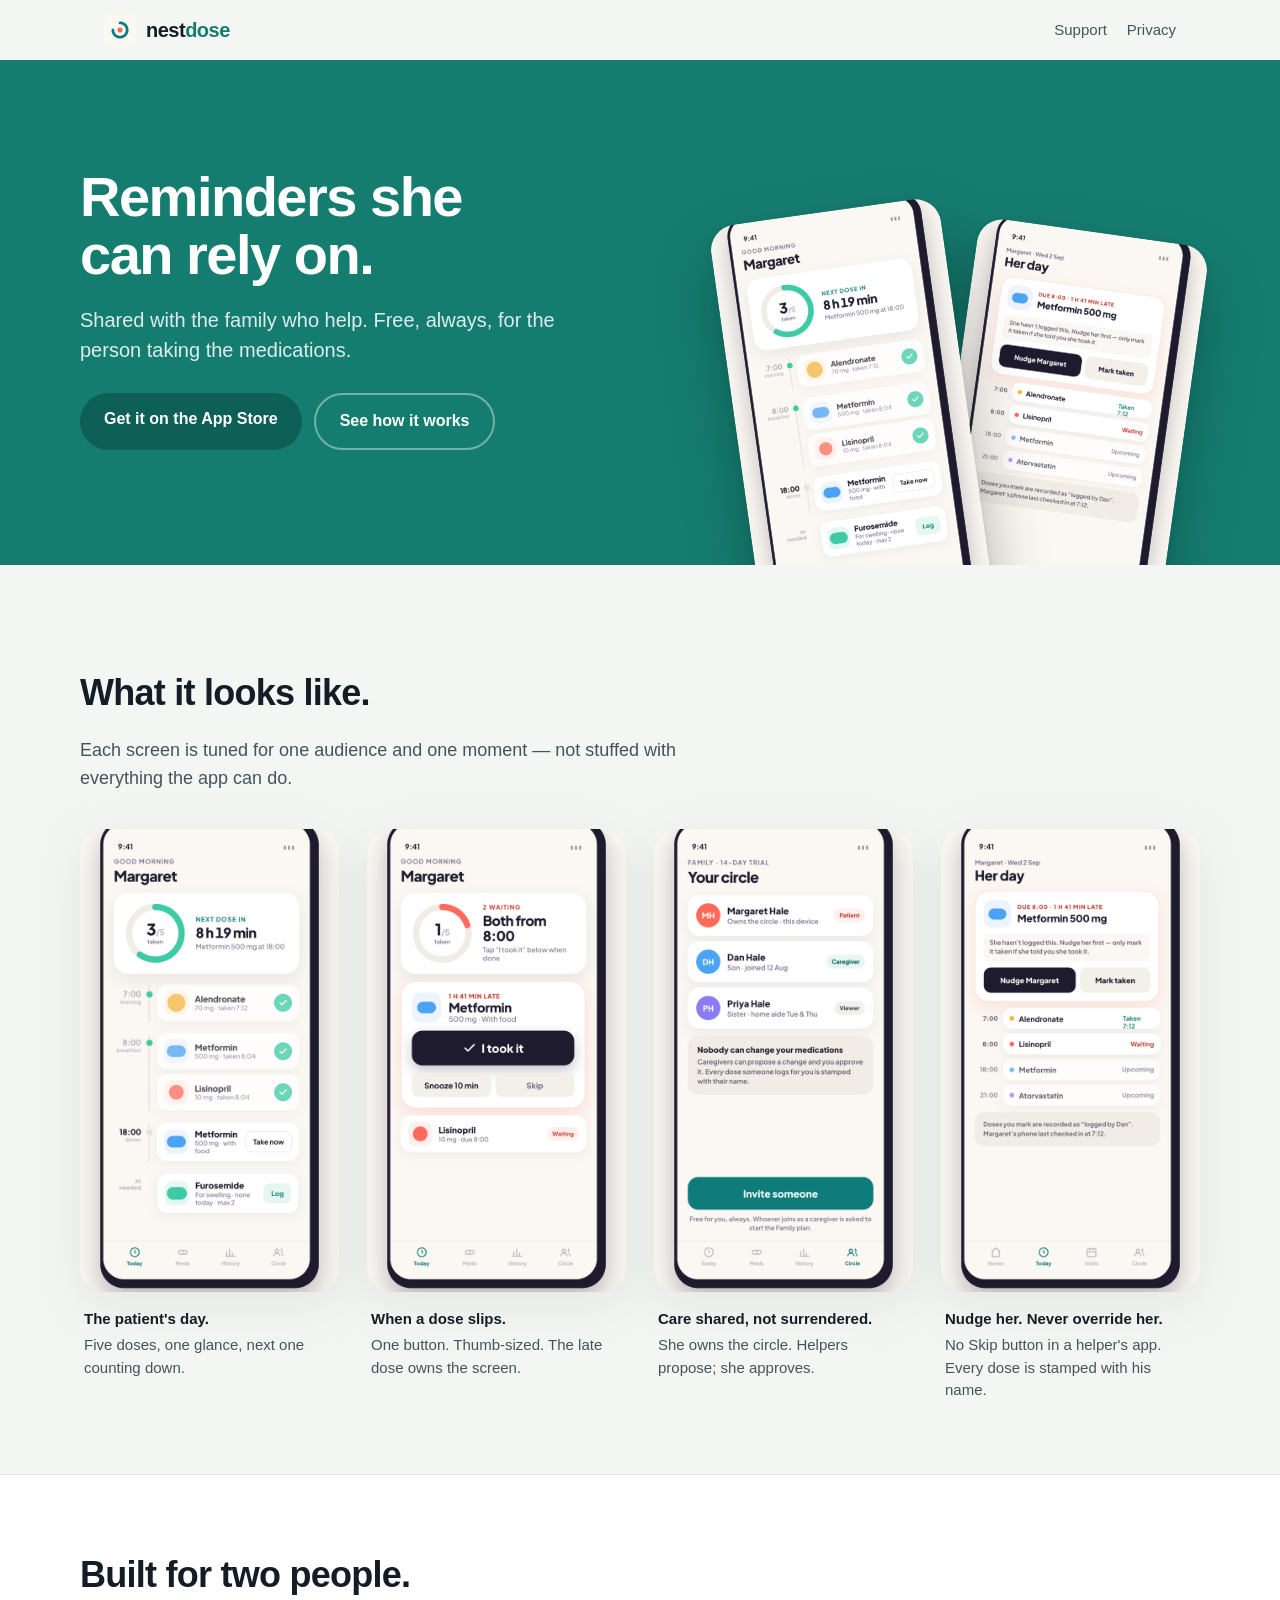
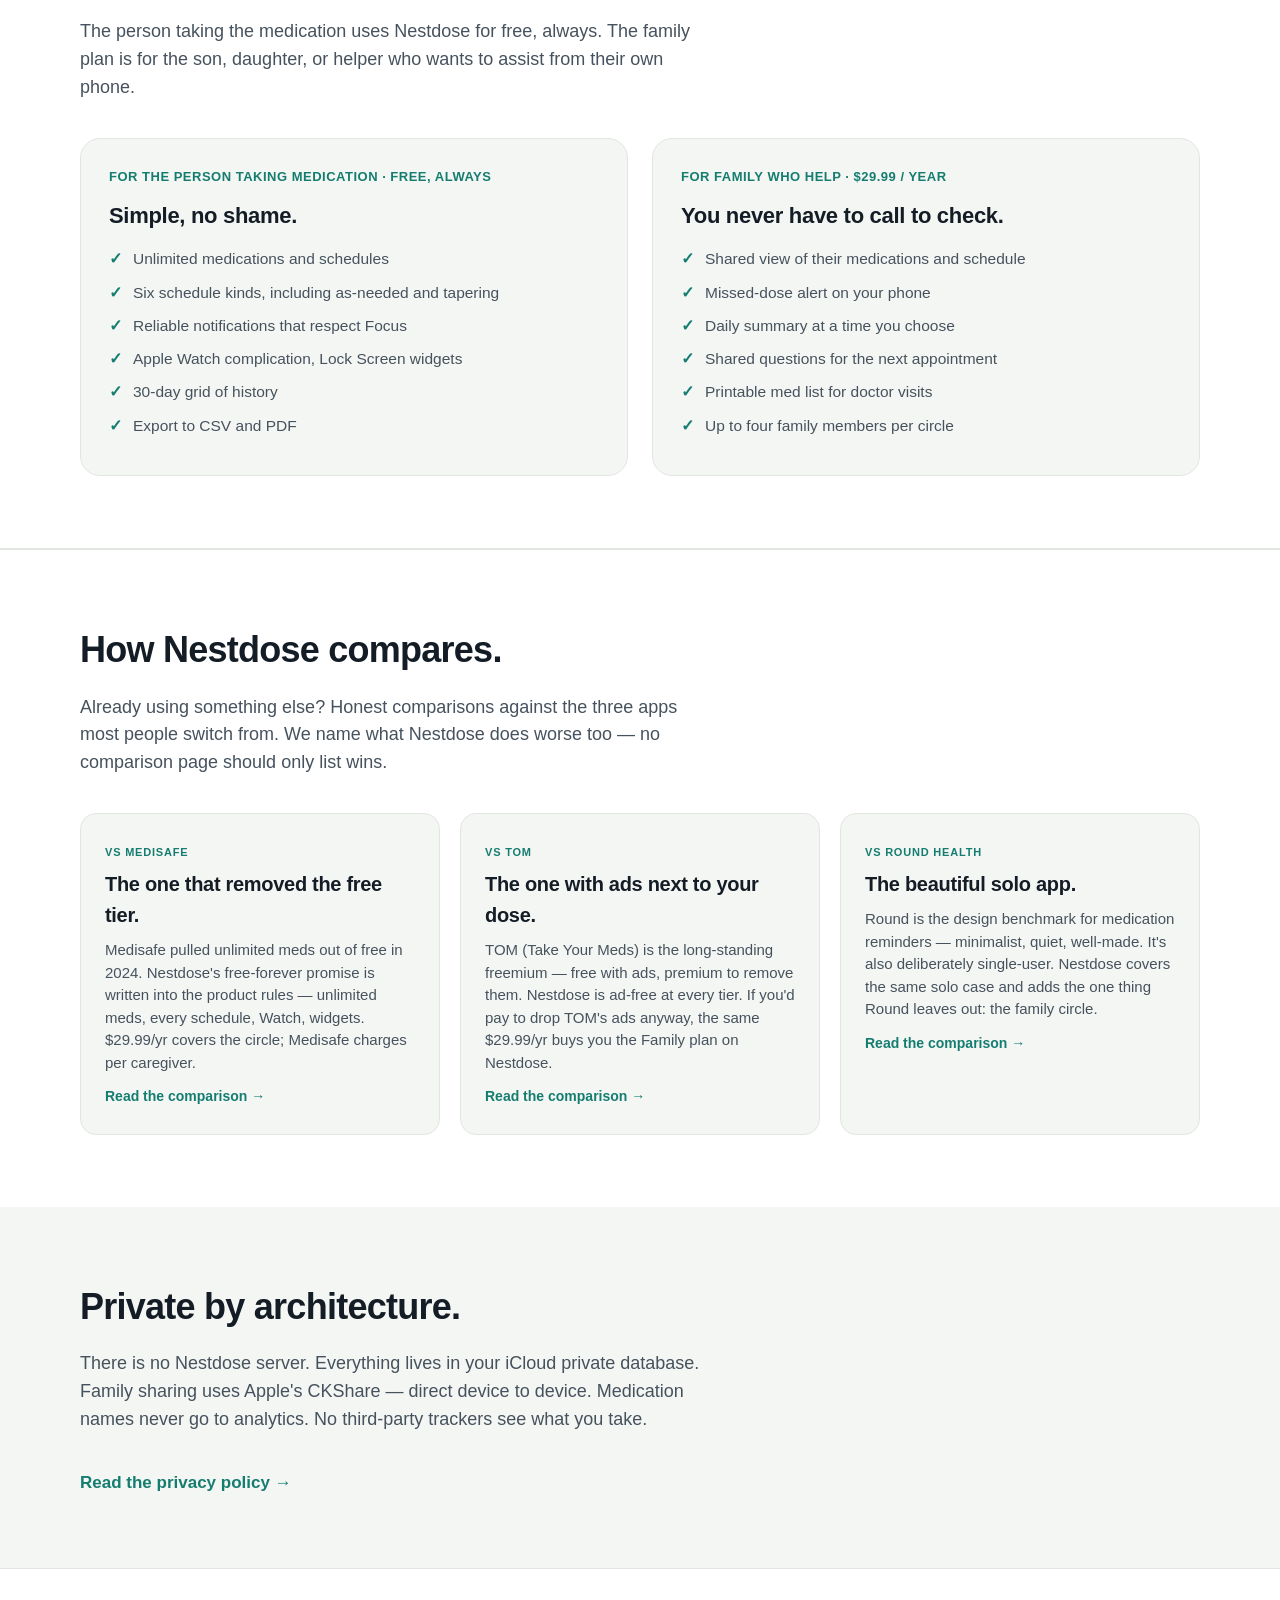
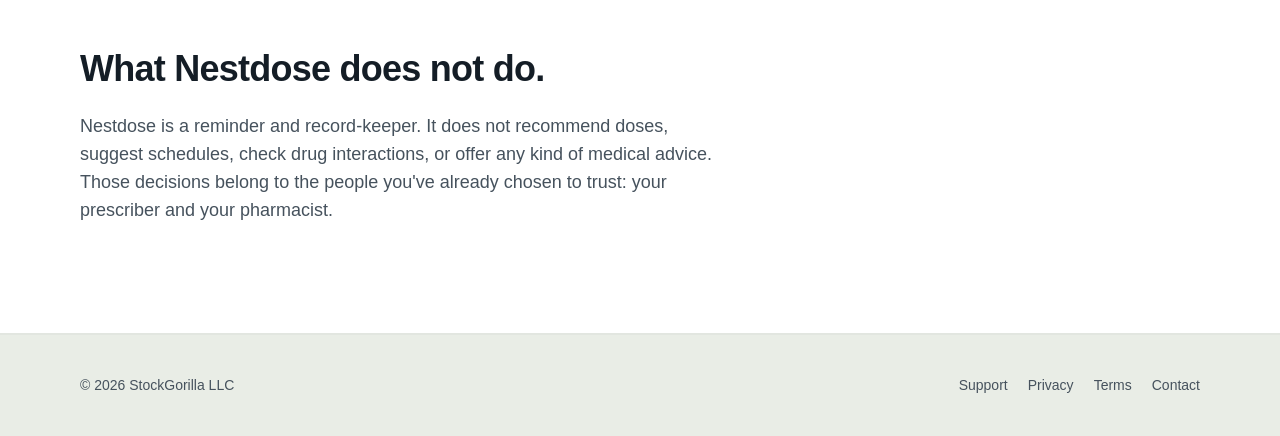
==== commit 7a33a445: "Add "How Nestdose compares" section on home page Entry point to the three comparison pages for anyon" ====
--- a/index.html
+++ b/index.html
@@ -116,6 +116,33 @@
     </div>
 </section>
 
+<section class="compare-links">
+    <div class="inner">
+        <h2>How Nestdose compares.</h2>
+        <p class="lede">Already using something else? Honest comparisons against the three apps most people switch from. We name what Nestdose does worse too — no comparison page should only list wins.</p>
+        <div class="compare-grid">
+            <a href="/vs-medisafe/" class="compare-card">
+                <span class="vs-tag">vs Medisafe</span>
+                <h3>The one that removed the free tier.</h3>
+                <p>Medisafe pulled unlimited meds out of free in 2024. Nestdose's free-forever promise is written into the product rules — unlimited meds, every schedule, Watch, widgets. $29.99/yr covers the circle; Medisafe charges per caregiver.</p>
+                <span class="read-more">Read the comparison →</span>
+            </a>
+            <a href="/vs-tom/" class="compare-card">
+                <span class="vs-tag">vs TOM</span>
+                <h3>The one with ads next to your dose.</h3>
+                <p>TOM (Take Your Meds) is the long-standing freemium — free with ads, premium to remove them. Nestdose is ad-free at every tier. If you'd pay to drop TOM's ads anyway, the same $29.99/yr buys you the Family plan on Nestdose.</p>
+                <span class="read-more">Read the comparison →</span>
+            </a>
+            <a href="/vs-round-health/" class="compare-card">
+                <span class="vs-tag">vs Round Health</span>
+                <h3>The beautiful solo app.</h3>
+                <p>Round is the design benchmark for medication reminders — minimalist, quiet, well-made. It's also deliberately single-user. Nestdose covers the same solo case and adds the one thing Round leaves out: the family circle.</p>
+                <span class="read-more">Read the comparison →</span>
+            </a>
+        </div>
+    </div>
+</section>
+
 <section class="privacy-callout">
     <div class="inner">
         <h2>Private by architecture.</h2>
--- a/style.css
+++ b/style.css
@@ -325,6 +325,59 @@
 .privacy-callout { background: var(--paper); }
 .privacy-callout .link-row { margin-top: 0; }
 .privacy-callout .link-row a { font-weight: 600; }
+
+/* ---------- Comparisons section ---------- */
+
+.compare-links { background: var(--card); border-top: 1px solid var(--line); }
+.compare-links .compare-grid {
+    display: grid;
+    grid-template-columns: repeat(3, 1fr);
+    gap: 20px;
+    margin-top: 8px;
+}
+.compare-links .compare-card {
+    display: block;
+    padding: 24px;
+    background: var(--paper);
+    border: 1px solid var(--line);
+    border-radius: 16px;
+    color: var(--ink);
+    transition: border-color 160ms ease, transform 160ms ease;
+}
+.compare-links .compare-card:hover {
+    text-decoration: none;
+    border-color: var(--teal);
+    transform: translateY(-2px);
+}
+.compare-links .compare-card .vs-tag {
+    display: inline-block;
+    font-size: 11px;
+    font-weight: 700;
+    letter-spacing: 0.8px;
+    text-transform: uppercase;
+    color: var(--teal);
+    margin-bottom: 8px;
+}
+.compare-links .compare-card h3 {
+    font-size: 20px;
+    font-weight: 700;
+    letter-spacing: -0.3px;
+    margin-bottom: 8px;
+    color: var(--ink);
+}
+.compare-links .compare-card p {
+    font-size: 15px;
+    color: var(--ink-med);
+    line-height: 1.5;
+    margin: 0;
+}
+.compare-links .compare-card .read-more {
+    display: inline-block;
+    margin-top: 12px;
+    font-size: 14px;
+    font-weight: 600;
+    color: var(--teal);
+}
 .disclaimer {
     background: var(--card);
     border-top: 1px solid var(--line);
@@ -362,6 +415,120 @@
 .legal ul { margin-left: 24px; margin-bottom: 14px; color: var(--ink-med); }
 .legal li { margin-bottom: 6px; }
 .legal strong { color: var(--ink); }
+
+/* ---------- Comparison pages (vs-medisafe, vs-tom, vs-round-health) ---------- */
+
+.compare h1 {
+    font-size: 36px;
+    font-weight: 900;
+    letter-spacing: -0.8px;
+    line-height: 1.12;
+    margin-bottom: 8px;
+}
+.compare .meta {
+    color: var(--ink-mute);
+    font-size: 14px;
+    margin-bottom: 4px;
+}
+.compare h2 {
+    font-size: 24px;
+    font-weight: 800;
+    letter-spacing: -0.4px;
+    margin-top: 40px;
+    margin-bottom: 10px;
+}
+.compare h3 {
+    font-size: 18px;
+    font-weight: 700;
+    margin-top: 22px;
+    margin-bottom: 8px;
+}
+.compare p { margin-bottom: 14px; color: var(--ink-med); }
+.compare ul { margin-left: 24px; margin-bottom: 14px; color: var(--ink-med); }
+.compare li { margin-bottom: 6px; }
+.compare strong { color: var(--ink); }
+
+.compare .verdict {
+    background: var(--teal-soft);
+    border-left: 3px solid var(--teal);
+    padding: 16px 18px;
+    border-radius: 12px;
+    margin: 20px 0 32px;
+    color: var(--ink);
+    line-height: 1.55;
+}
+.compare .verdict strong { color: var(--teal-deep); }
+
+.compare .callout {
+    background: var(--attend-sft);
+    border-left: 3px solid var(--attend);
+    padding: 14px 18px;
+    border-radius: 12px;
+    margin: 20px 0;
+    font-size: 15px;
+    color: var(--ink);
+}
+
+.compare table {
+    width: 100%;
+    border-collapse: collapse;
+    margin: 16px 0 24px;
+    background: var(--card);
+    border: 1px solid var(--line);
+    border-radius: 12px;
+    overflow: hidden;
+    font-size: 15px;
+}
+.compare th, .compare td {
+    padding: 12px 14px;
+    text-align: left;
+    border-bottom: 1px solid var(--line);
+    vertical-align: top;
+}
+.compare tr:last-child td { border-bottom: 0; }
+.compare th {
+    background: transparent;
+    color: var(--ink-mute);
+    font-size: 11px;
+    font-weight: 700;
+    letter-spacing: 0.8px;
+    text-transform: uppercase;
+}
+.compare td.feature {
+    font-weight: 600;
+    color: var(--ink);
+    width: 42%;
+}
+.compare td.yes { color: var(--teal-deep); font-weight: 600; }
+.compare td.no  { color: var(--ink-mute); }
+
+.compare dl.faq dt {
+    font-weight: 700;
+    margin-top: 18px;
+    color: var(--ink);
+}
+.compare dl.faq dd {
+    margin: 4px 0 0;
+    color: var(--ink-med);
+}
+
+/* Standalone CTA button for comparison pages. The hero .cta selector
+   is scoped to .hero, so a plain .cta.compare-cta avoids collision. */
+.compare .compare-cta {
+    display: inline-block;
+    padding: 14px 24px;
+    background: var(--teal);
+    color: #fff !important;
+    font-weight: 700;
+    border-radius: 999px;
+    font-size: 16px;
+    margin-top: 12px;
+    transition: background 160ms ease;
+}
+.compare .compare-cta:hover {
+    background: var(--teal-deep);
+    text-decoration: none;
+}
 
 /* ---------- Footer ---------- */
 
@@ -393,6 +560,7 @@
     .hero-devices { padding-top: 0; justify-content: center; }
     .hero-devices .phone { max-width: 230px; }
     .shots { grid-template-columns: 1fr 1fr; }
+    .compare-links .compare-grid { grid-template-columns: 1fr 1fr; }
 }
 
 @media (max-width: 640px) {
@@ -416,6 +584,7 @@
     .shots img { max-width: 320px; margin: 0 auto; }
     .shots figcaption { text-align: center; }
     .cards { grid-template-columns: 1fr; }
+    .compare-links .compare-grid { grid-template-columns: 1fr; }
     .legal h1 { font-size: 30px; }
     .footer .inner { flex-direction: column; }
 
